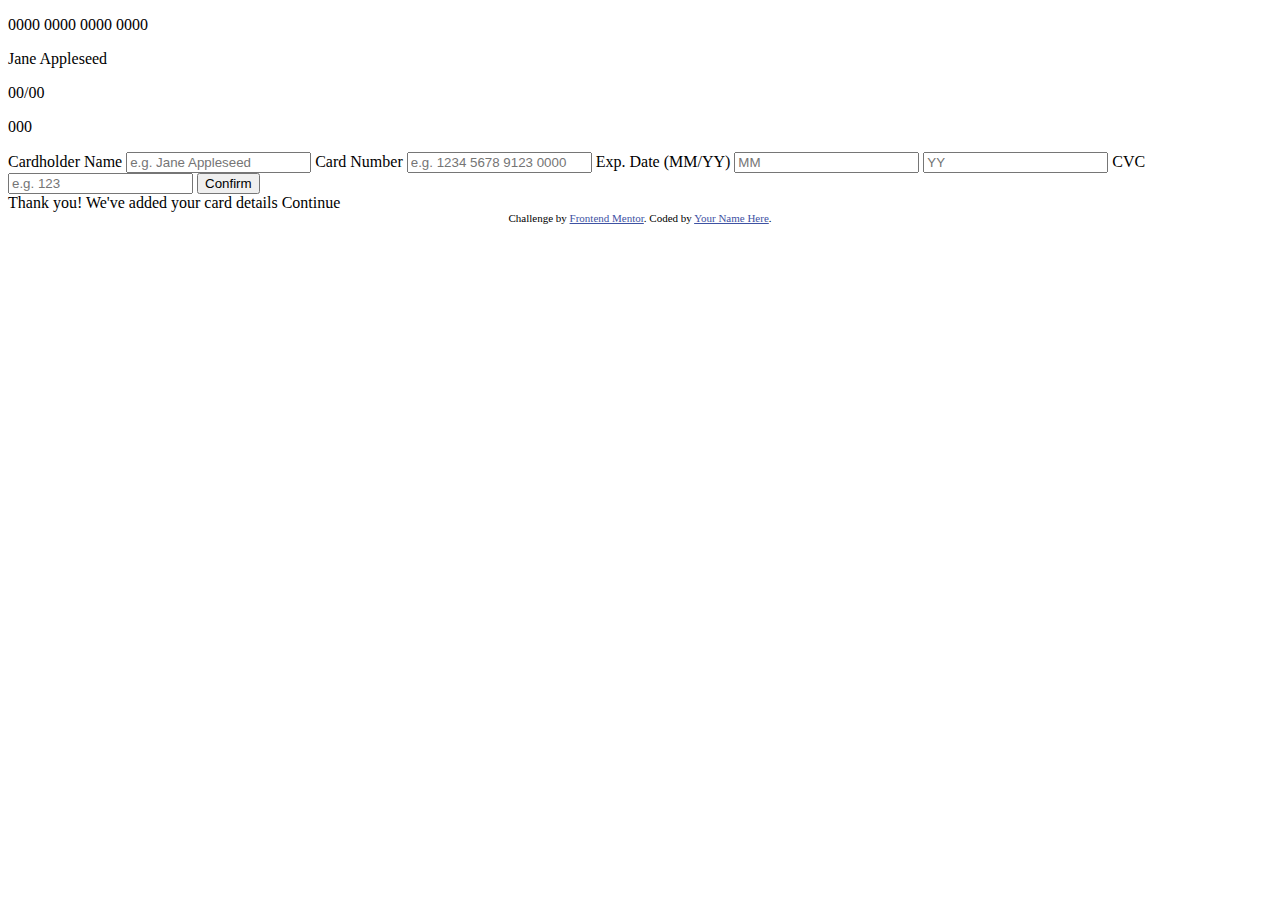
==== interactive_card_details_form/index.html @ a1e9cc19 "add function to not allow numbers in text input field" ====
<!DOCTYPE html>
<html lang="en">
<head>
  <meta charset="UTF-8">
  <meta name="viewport" content="width=device-width, initial-scale=1.0"> <!-- displays site properly based on user's device -->

  <link rel="icon" type="image/png" sizes="32x32" href="./images/favicon-32x32.png">
  
  <title>Frontend Mentor | Interactive card details form</title>

  <!-- Feel free to remove these styles or customise in your own stylesheet 👍 -->
  <link rel="stylesheet" href="style.css">
  <script defer src="./index.js"></script>
</head>
<body>
  <div class="cardMockup">
    <p class="cardNumOutput">0000 0000 0000 0000</p>
    <p class="cardNameOutput">Jane Appleseed</p>
    <p class="cardExpDateOutput">00/00</p>
    <p class="cardCVCOutput">000</p>
  </div>
  <form>
    <label for="cardName">Cardholder Name</label>
    <input type="text" name="cardName" id="cardNameInput" placeholder="e.g. Jane Appleseed" required>
    <label for="cardNumber">Card Number</label>
    <input type="text" name="cardNumber" id="cardNumberInput" placeholder="e.g. 1234 5678 9123 0000" minlength="16" maxlength="19" required>
    <label for="expDate">Exp. Date (MM/YY)</label>
    <input type="text" name="expDate" id="expMonth" placeholder="MM" minlength="2" maxlength="2" required>
    <input type="text" name="expDate" id="expYear" placeholder="YY" minlength="2" maxlength="2" required>
    <label for="cvc">CVC</label>
    <input type="text" name="cvc" id="cvcInput" placeholder="e.g. 123" minlength="3" maxlength="3" required>
    <input type="submit" value="Confirm">
  </form>

  <!-- Completed state start -->

  Thank you!
  We've added your card details
  Continue
  
  <div class="attribution">
    Challenge by <a href="https://www.frontendmentor.io?ref=challenge" target="_blank">Frontend Mentor</a>. 
    Coded by <a href="#">Your Name Here</a>.
  </div>
</body>
</html>
---- interactive_card_details_form/style.css ----
.attribution { font-size: 11px; text-align: center; }
.attribution a { color: hsl(228, 45%, 44%); }
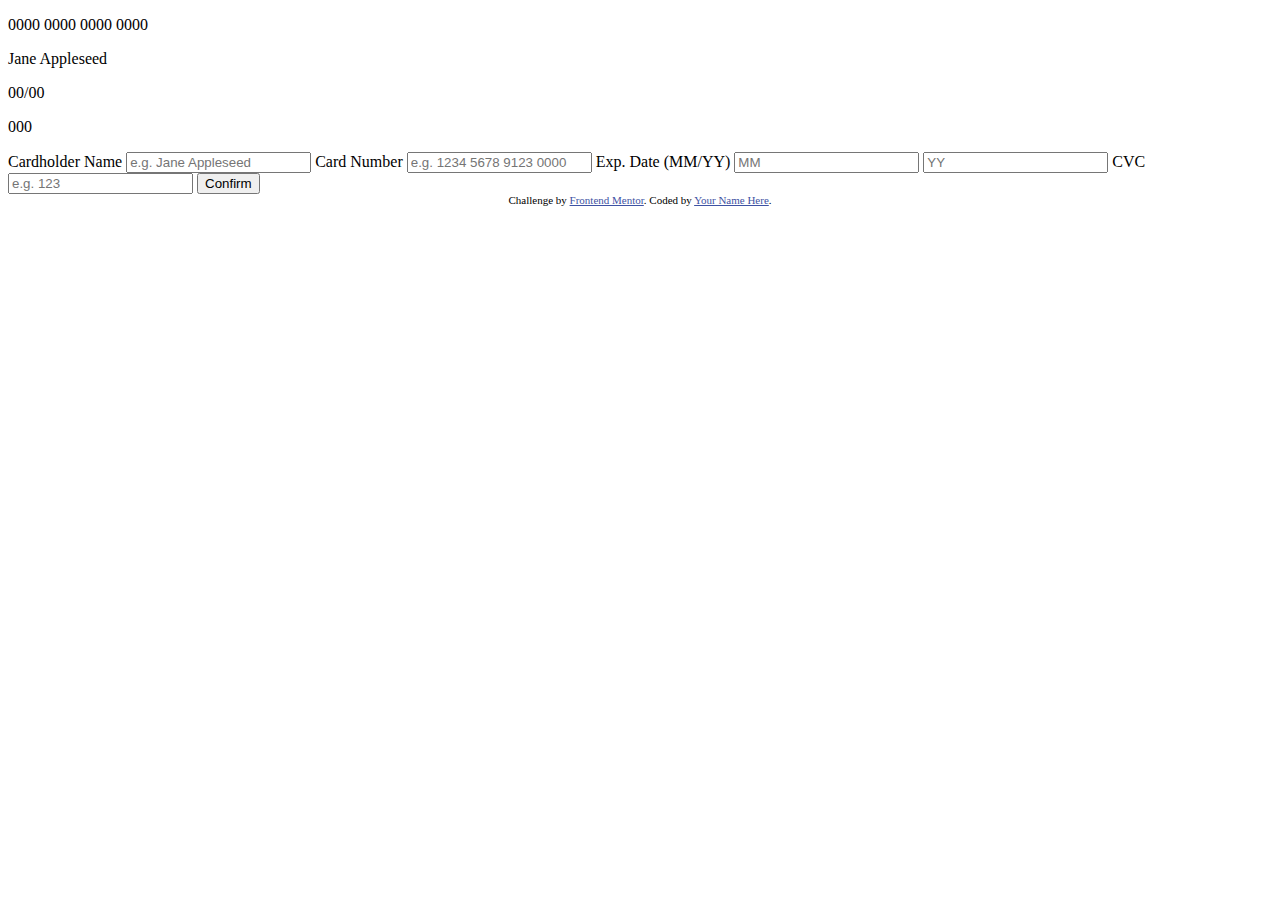
==== commit 63aaacea: "add closing of form and opening of completed div" ====
--- a/interactive_card_details_form/index.html
+++ b/interactive_card_details_form/index.html
@@ -33,11 +33,12 @@
   </form>
 
   <!-- Completed state start -->
-
-  Thank you!
-  We've added your card details
-  Continue
-  
+  <div class="completeDiv">
+    <img src="./images/icon-complete.svg" alt="">
+    <h2>Thank you!</h2>
+    <p>We've added your card details</p>
+    <p class="continue">Continue</p>
+  </div>
   <div class="attribution">
     Challenge by <a href="https://www.frontendmentor.io?ref=challenge" target="_blank">Frontend Mentor</a>. 
     Coded by <a href="#">Your Name Here</a>.
--- a/interactive_card_details_form/style.css
+++ b/interactive_card_details_form/style.css
@@ -1,2 +1,9 @@
+
+
+
+.completeDiv {
+    display: none;
+}
+
 .attribution { font-size: 11px; text-align: center; }
 .attribution a { color: hsl(228, 45%, 44%); }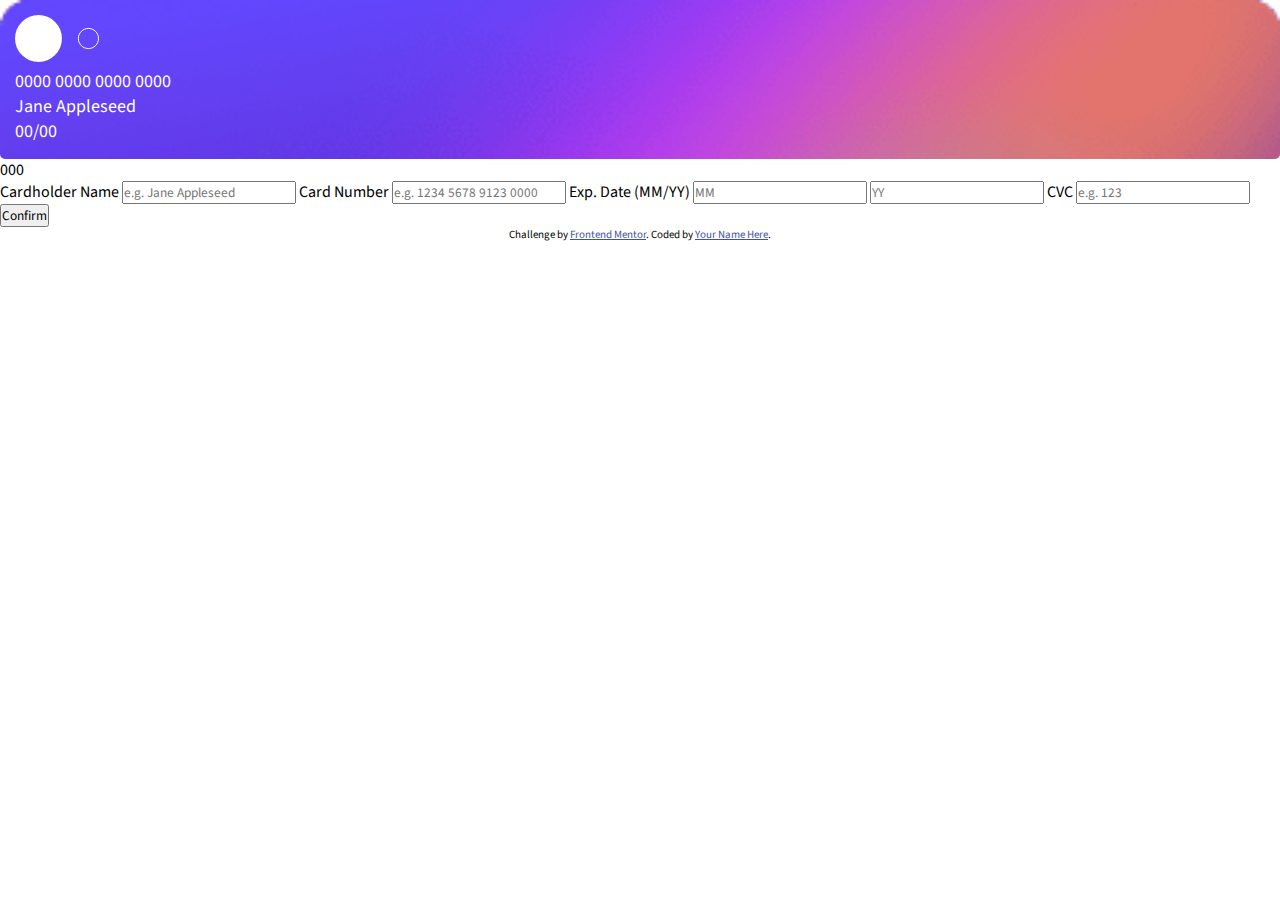
==== commit 1d04be7b: "fix bug of min/max character and exp date" ====
--- a/interactive_card_details_form/index.html
+++ b/interactive_card_details_form/index.html
@@ -14,9 +14,12 @@
 </head>
 <body>
   <div class="cardMockup">
+    <img src="./images/card-logo.svg" alt="">
     <p class="cardNumOutput">0000 0000 0000 0000</p>
     <p class="cardNameOutput">Jane Appleseed</p>
     <p class="cardExpDateOutput">00/00</p>
+  </div>
+  <div class="cvcMockup">
     <p class="cardCVCOutput">000</p>
   </div>
   <form>
--- a/interactive_card_details_form/style.css
+++ b/interactive_card_details_form/style.css
@@ -1,4 +1,21 @@
+@import url('https://fonts.googleapis.com/css2?family=Source+Sans+Pro&display=swap');
 
+* {
+    font-family: 'Source Sans Pro', sans-serif;
+    margin: 0;
+    padding: 0;
+    box-sizing: border-box;
+}
+
+.cardMockup {
+    background-image: url(./images/bg-card-front.png);
+    background-repeat: no-repeat;
+    background-size: cover;
+    font-size: 18px;
+    color: hsl(0, 0%, 100%);
+    border-radius: 5px;
+    padding:15px;
+}
 
 
 .completeDiv {
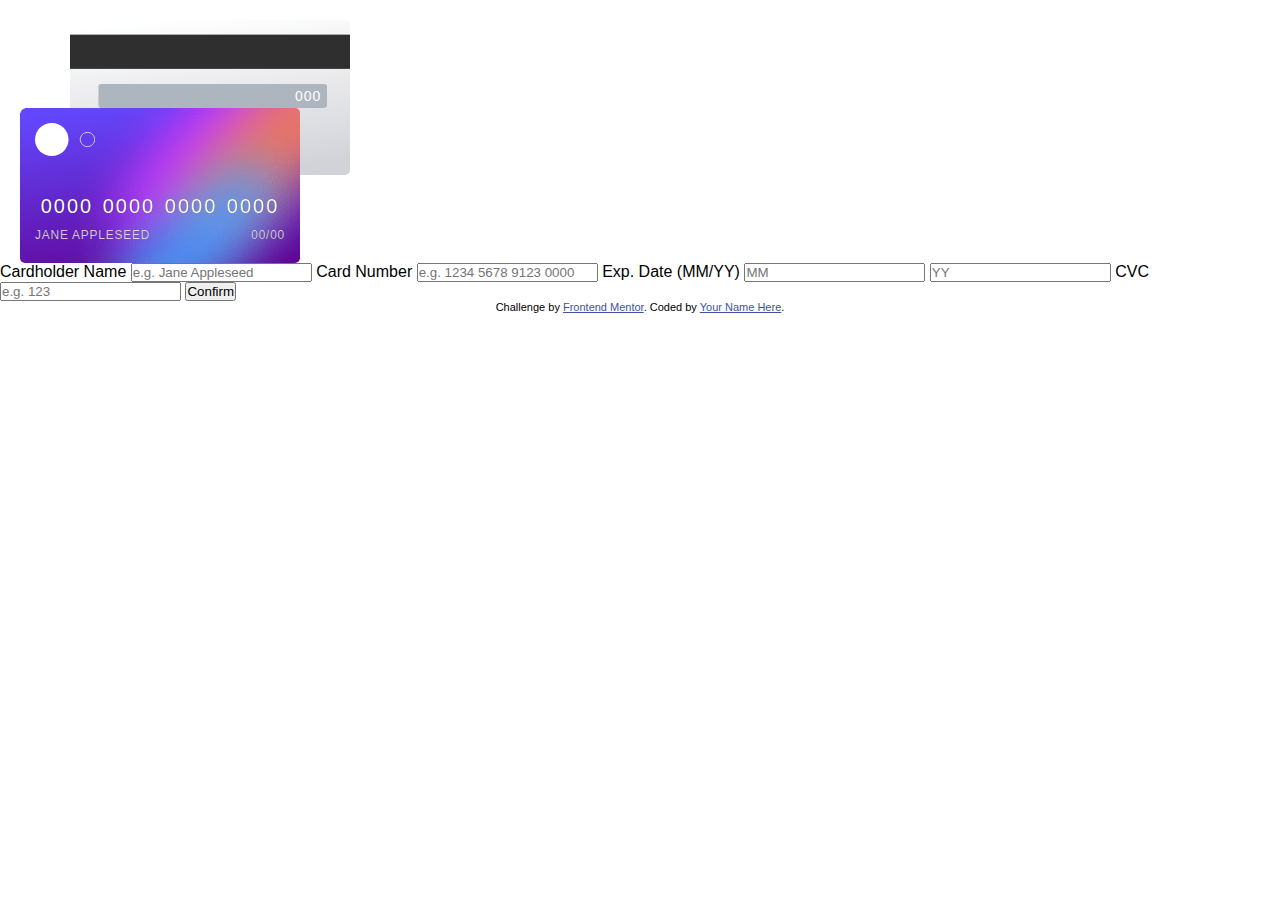
==== commit 3bc24308: "style card's text" ====
--- a/interactive_card_details_form/index.html
+++ b/interactive_card_details_form/index.html
@@ -16,8 +16,10 @@
   <div class="cardMockup">
     <img src="./images/card-logo.svg" alt="">
     <p class="cardNumOutput">0000 0000 0000 0000</p>
-    <p class="cardNameOutput">Jane Appleseed</p>
-    <p class="cardExpDateOutput">00/00</p>
+    <div class="cardNameAndDate">
+      <p class="cardNameOutput">Jane Appleseed</p>
+      <p class="cardExpDateOutput">00/00</p>
+    </div>
   </div>
   <div class="cvcMockup">
     <p class="cardCVCOutput">000</p>
--- a/interactive_card_details_form/style.css
+++ b/interactive_card_details_form/style.css
@@ -1,22 +1,67 @@
 @import url('https://fonts.googleapis.com/css2?family=Source+Sans+Pro&display=swap');
 
 * {
-    font-family: 'Source Sans Pro', sans-serif;
+    font-family: 'Space Grotesk', sans-serif;
     margin: 0;
     padding: 0;
     box-sizing: border-box;
+    /* font-size: 18px; */
 }
 
-.cardMockup {
-    background-image: url(./images/bg-card-front.png);
+.cardMockup,
+.cvcMockup {
     background-repeat: no-repeat;
-    background-size: cover;
-    font-size: 18px;
     color: hsl(0, 0%, 100%);
     border-radius: 5px;
     padding:15px;
+    width: 280px;
+    height: 155px;
+}
+.cardMockup {
+    background-image: url(./images/bg-card-front.png);
+    background-size: 110%;
+    margin-left: 20px;
+    margin-top: 107.5px;
 }
 
+.cardMockup > img {
+    width: 60px;
+    padding-bottom: 35px;
+}
+
+.cardNumOutput {
+    text-align:center;
+    font-size: 20px;
+    word-spacing: 2px;
+    letter-spacing: 2px;
+    padding-bottom: 10px;
+    text-shadow: 0.25px 0.25px black;
+}
+
+.cardNameAndDate {
+    display: flex;
+    justify-content: space-between;
+    font-size: 12px;
+    text-transform: uppercase;
+    opacity: 0.75;
+    letter-spacing: 0.75px;
+    text-shadow: 0.25px 0.25px black;
+}
+.cvcMockup {
+    background-image: url(./images/bg-card-back.png);
+    background-size: cover;
+    position: absolute;
+    top: 20px;
+    left: 70px;
+    z-index: -1;
+}
+
+.cardCVCOutput {
+    margin-left: 210px;
+    margin-top: 52.5px;
+    font-size: 14px;
+    letter-spacing: 1px;
+}
 
 .completeDiv {
     display: none;
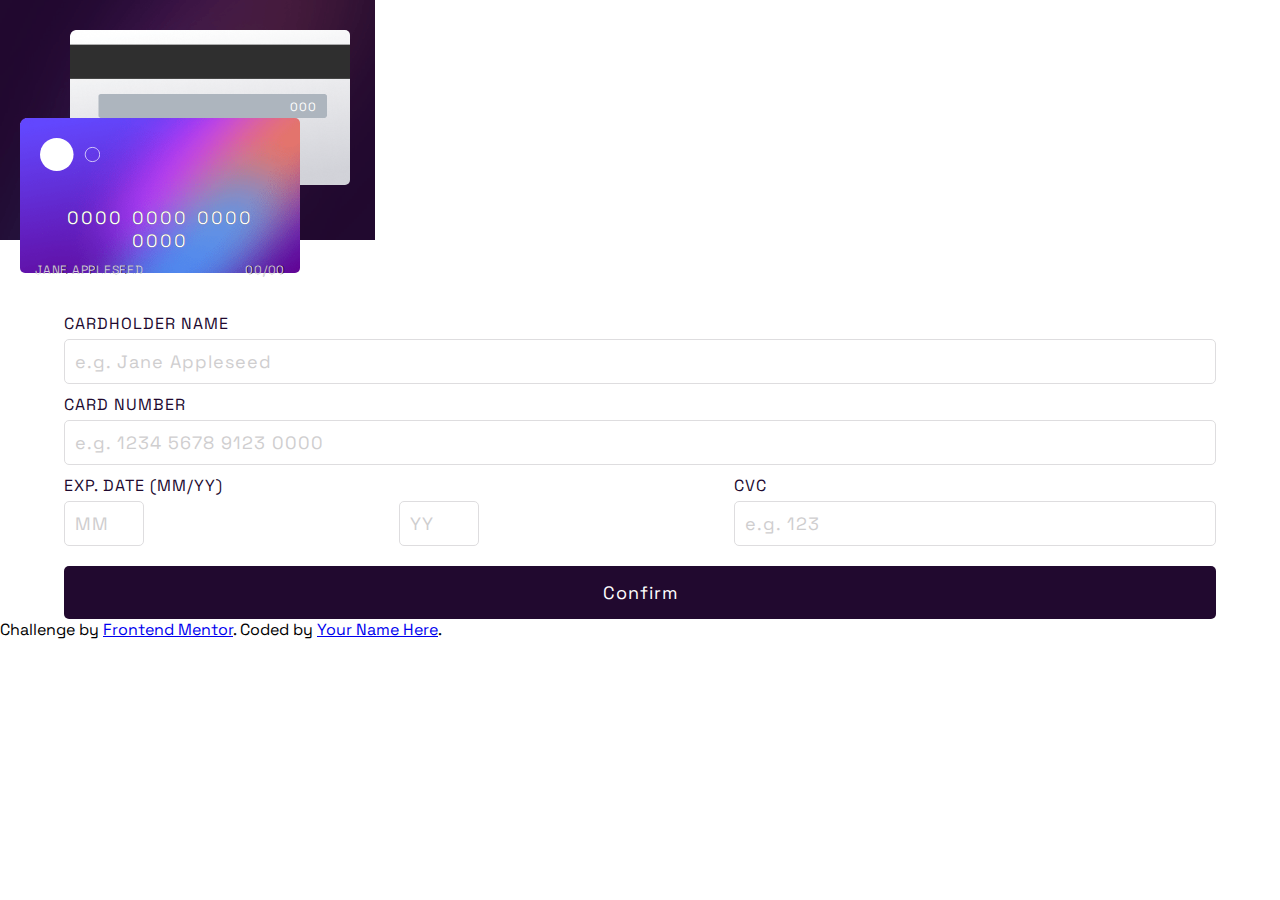
==== commit 9393c3af: "style form" ====
--- a/interactive_card_details_form/index.html
+++ b/interactive_card_details_form/index.html
@@ -29,11 +29,13 @@
     <input type="text" name="cardName" id="cardNameInput" placeholder="e.g. Jane Appleseed" required>
     <label for="cardNumber">Card Number</label>
     <input type="text" name="cardNumber" id="cardNumberInput" placeholder="e.g. 1234 5678 9123 0000" minlength="16" maxlength="19" required>
-    <label for="expDate">Exp. Date (MM/YY)</label>
-    <input type="text" name="expDate" id="expMonth" placeholder="MM" minlength="2" maxlength="2" required>
-    <input type="text" name="expDate" id="expYear" placeholder="YY" minlength="2" maxlength="2" required>
-    <label for="cvc">CVC</label>
-    <input type="text" name="cvc" id="cvcInput" placeholder="e.g. 123" minlength="3" maxlength="3" required>
+    <div class="expCVCInput">
+        <label for="expDate">Exp. Date (MM/YY)</label>
+        <input type="text" name="expDate" id="expMonth" placeholder="MM" minlength="2" maxlength="2" required>
+        <input type="text" name="expDate" id="expYear" placeholder="YY" minlength="2" maxlength="2" required>
+      <label for="cvc">CVC</label>
+      <input type="text" name="cvc" id="cvcInput" placeholder="e.g. 123" minlength="3" maxlength="3" required>
+      </div>
     <input type="submit" value="Confirm">
   </form>
 
--- a/interactive_card_details_form/style.css
+++ b/interactive_card_details_form/style.css
@@ -1,4 +1,4 @@
-@import url('https://fonts.googleapis.com/css2?family=Source+Sans+Pro&display=swap');
+@import url('https://fonts.googleapis.com/css2?family=Space+Grotesk:wght@500&display=swap');
 
 * {
     font-family: 'Space Grotesk', sans-serif;
@@ -7,7 +7,10 @@
     box-sizing: border-box;
     /* font-size: 18px; */
 }
-
+body {
+    background-image: url(./images/bg-main-mobile.png);
+    background-repeat: no-repeat;
+}
 .cardMockup,
 .cvcMockup {
     background-repeat: no-repeat;
@@ -21,17 +24,19 @@
     background-image: url(./images/bg-card-front.png);
     background-size: 110%;
     margin-left: 20px;
-    margin-top: 107.5px;
+    margin-top: 117.5px;
 }
 
 .cardMockup > img {
     width: 60px;
-    padding-bottom: 35px;
+    padding-bottom: 30px;
+    margin-left: 5px;
+    margin-top: 5px;
 }
 
 .cardNumOutput {
     text-align:center;
-    font-size: 20px;
+    font-size: 18px;
     word-spacing: 2px;
     letter-spacing: 2px;
     padding-bottom: 10px;
@@ -47,19 +52,20 @@
     letter-spacing: 0.75px;
     text-shadow: 0.25px 0.25px black;
 }
+
 .cvcMockup {
     background-image: url(./images/bg-card-back.png);
     background-size: cover;
     position: absolute;
-    top: 20px;
+    top: 30px;
     left: 70px;
     z-index: -1;
 }
 
 .cardCVCOutput {
-    margin-left: 210px;
-    margin-top: 52.5px;
-    font-size: 14px;
+    margin-left: 205px;
+    margin-top: 54px;
+    font-size: 12px;
     letter-spacing: 1px;
 }
 
@@ -67,5 +73,71 @@
     display: none;
 }
 
-.attribution { font-size: 11px; text-align: center; }
-.attribution a { color: hsl(228, 45%, 44%); }+form {
+    width: 90%;
+    margin: 0 auto;
+    display: grid;
+    margin-top: 30px;
+    letter-spacing: 1px;
+}
+
+.expCVCInput {
+    display: grid;
+    grid-template-areas: 
+    "expTitle expTitle cvcTitle"
+    "mm yy cvc";
+    width: 100%;
+}
+
+label {
+    text-transform: uppercase;
+    color: hsl(278, 68%, 11%);
+    width: 100%;
+    padding-bottom: 5px;
+    padding-top: 10px;
+}
+
+input {
+    padding: 10px;
+    border-radius: 5px;
+    border: 1px solid hsl(270, 3%, 87%);
+    outline: none;
+    font-size: 18px;
+    letter-spacing: 1px;
+}
+
+label[for="expDate"]{
+    grid-area: expTitle;
+}
+
+label[for="cvc"]{
+    grid-area: cvcTitle;
+}
+
+#expMonth {
+    grid-area: mm;
+    width: 80px;
+    margin-right: 10px;
+}
+#expYear {
+    grid-area: yy;
+    width: 80px;
+    margin-right: 10px;
+}
+#cvcInput {
+    grid-area: cvc;
+    width: 100%;
+}
+input::placeholder {
+    color: hsl(300, 1%, 81%);
+}
+input[type="submit"] {
+    margin-top: 20px;
+    font-size: 18px;
+    background-color: hsl(278, 68%, 11%);
+    color: white;
+    border: none;
+    padding: 15px;
+}
+/* .attribution { font-size: 11px; text-align: center; }
+.attribution a { color: hsl(228, 45%, 44%); } */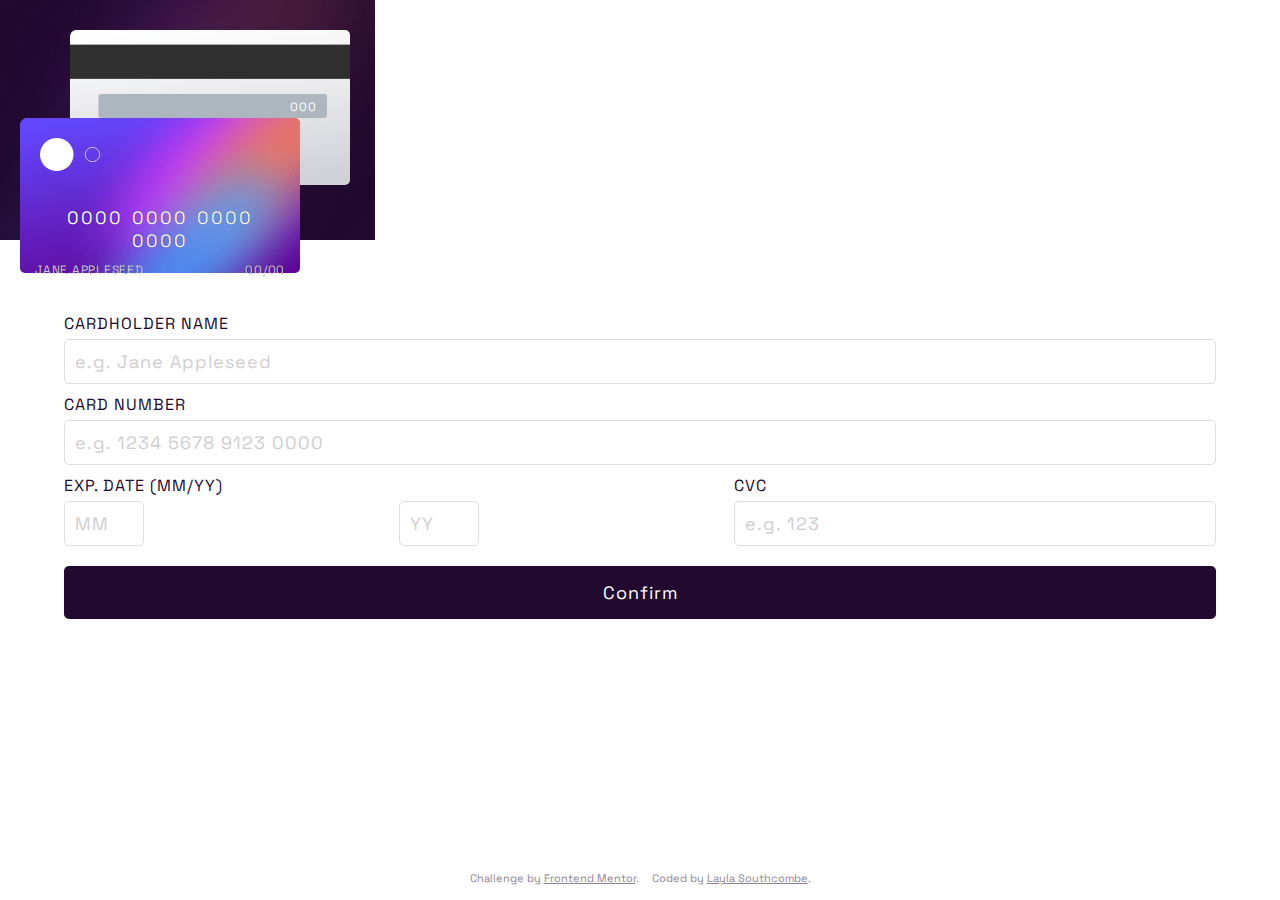
==== commit 78d626e1: "add attribution and input styling" ====
--- a/interactive_card_details_form/index.html
+++ b/interactive_card_details_form/index.html
@@ -47,8 +47,8 @@
     <p class="continue">Continue</p>
   </div>
   <div class="attribution">
-    Challenge by <a href="https://www.frontendmentor.io?ref=challenge" target="_blank">Frontend Mentor</a>. 
-    Coded by <a href="#">Your Name Here</a>.
+    <span>Challenge by <a href="https://www.frontendmentor.io?ref=challenge" target="_blank">Frontend Mentor</a>.</span>
+    <span>Coded by <a href="https://github.com/LaylaSouthcombe">Layla Southcombe</a>.</span>
   </div>
 </body>
 </html>--- a/interactive_card_details_form/style.css
+++ b/interactive_card_details_form/style.css
@@ -104,6 +104,7 @@
     outline: none;
     font-size: 18px;
     letter-spacing: 1px;
+    color: hsl(279, 6%, 55%);
 }
 
 label[for="expDate"]{
@@ -139,5 +140,22 @@
     border: none;
     padding: 15px;
 }
-/* .attribution { font-size: 11px; text-align: center; }
-.attribution a { color: hsl(228, 45%, 44%); } */+.attribution { 
+    font-size: 11px; 
+    text-align: center;
+    position: absolute;
+    bottom: 0;
+    width: 100%;
+    justify-content: space-between;
+    color:hsl(279, 6%, 55%);
+    padding-bottom: 15px;
+}
+
+.attribution > span {
+    padding: 5px;
+}
+
+.attribution a {
+    text-decoration-color:hsl(279, 6%, 55%);
+    color:hsl(279, 6%, 55%);
+}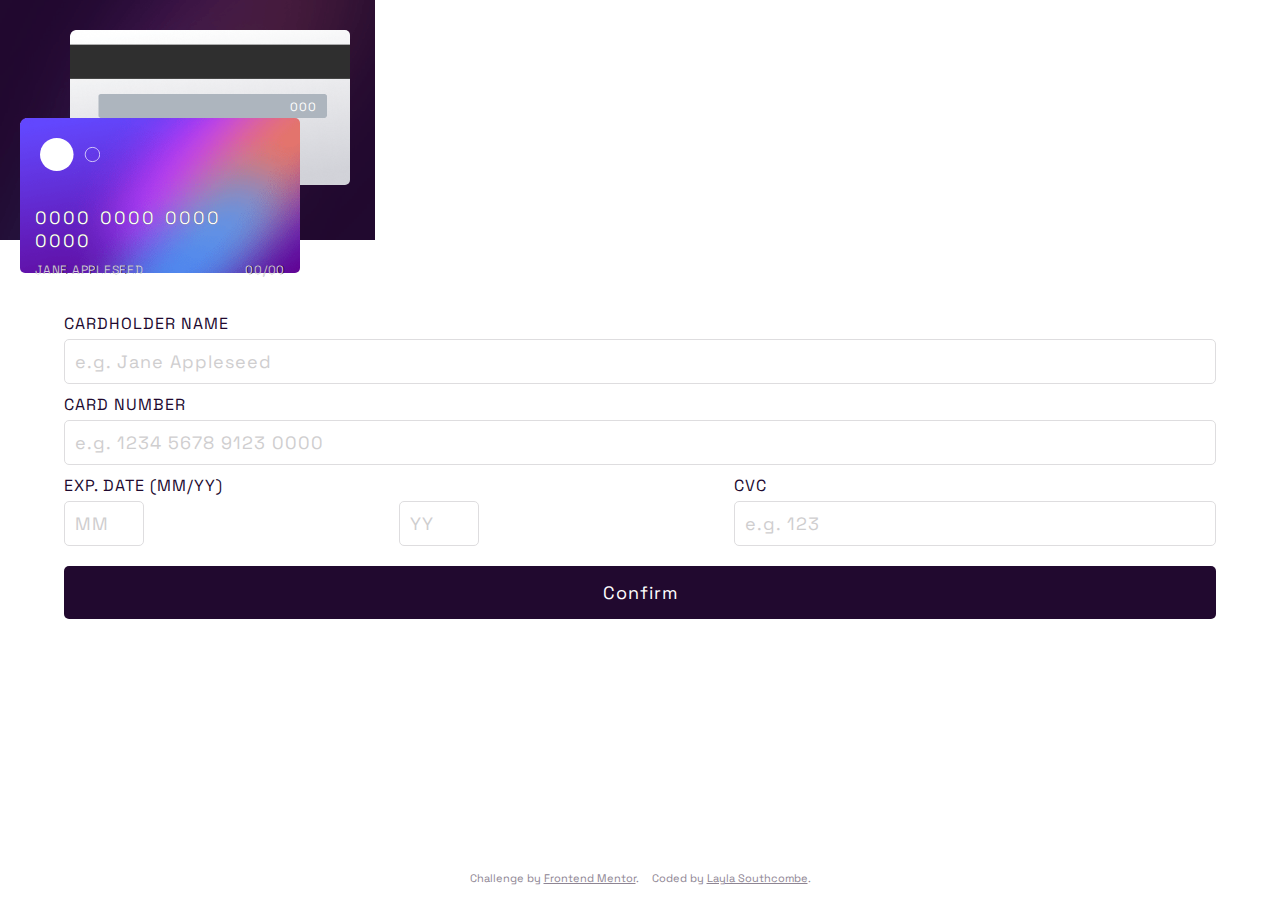
==== commit 064c7e34: "add thank you styling" ====
--- a/interactive_card_details_form/index.html
+++ b/interactive_card_details_form/index.html
@@ -44,7 +44,7 @@
     <img src="./images/icon-complete.svg" alt="">
     <h2>Thank you!</h2>
     <p>We've added your card details</p>
-    <p class="continue">Continue</p>
+    <div class="continue">Continue</div>
   </div>
   <div class="attribution">
     <span>Challenge by <a href="https://www.frontendmentor.io?ref=challenge" target="_blank">Frontend Mentor</a>.</span>
--- a/interactive_card_details_form/style.css
+++ b/interactive_card_details_form/style.css
@@ -35,7 +35,7 @@
 }
 
 .cardNumOutput {
-    text-align:center;
+    text-align: left;
     font-size: 18px;
     word-spacing: 2px;
     letter-spacing: 2px;
@@ -71,6 +71,32 @@
 
 .completeDiv {
     display: none;
+    width: 90%;
+    margin: 0 auto;
+    text-align: center;
+    padding-top: 40px;
+}
+.completeDiv > h2 {
+    text-transform: uppercase;
+    letter-spacing: 6px;
+    font-size: 28px;
+    margin-top: 25px;
+    margin-bottom: 10px;
+}
+
+.completeDiv > p {
+    color: hsl(279, 6%, 55%);
+    font-size: 16px;
+    letter-spacing: 1px;
+}
+.completeDiv > .continue {
+    margin-top: 30px;
+    font-size: 18px;
+    background-color: hsl(278, 68%, 11%);
+    color: white;
+    border: none;
+    padding: 15px;
+    border-radius: 5px;
 }
 
 form {
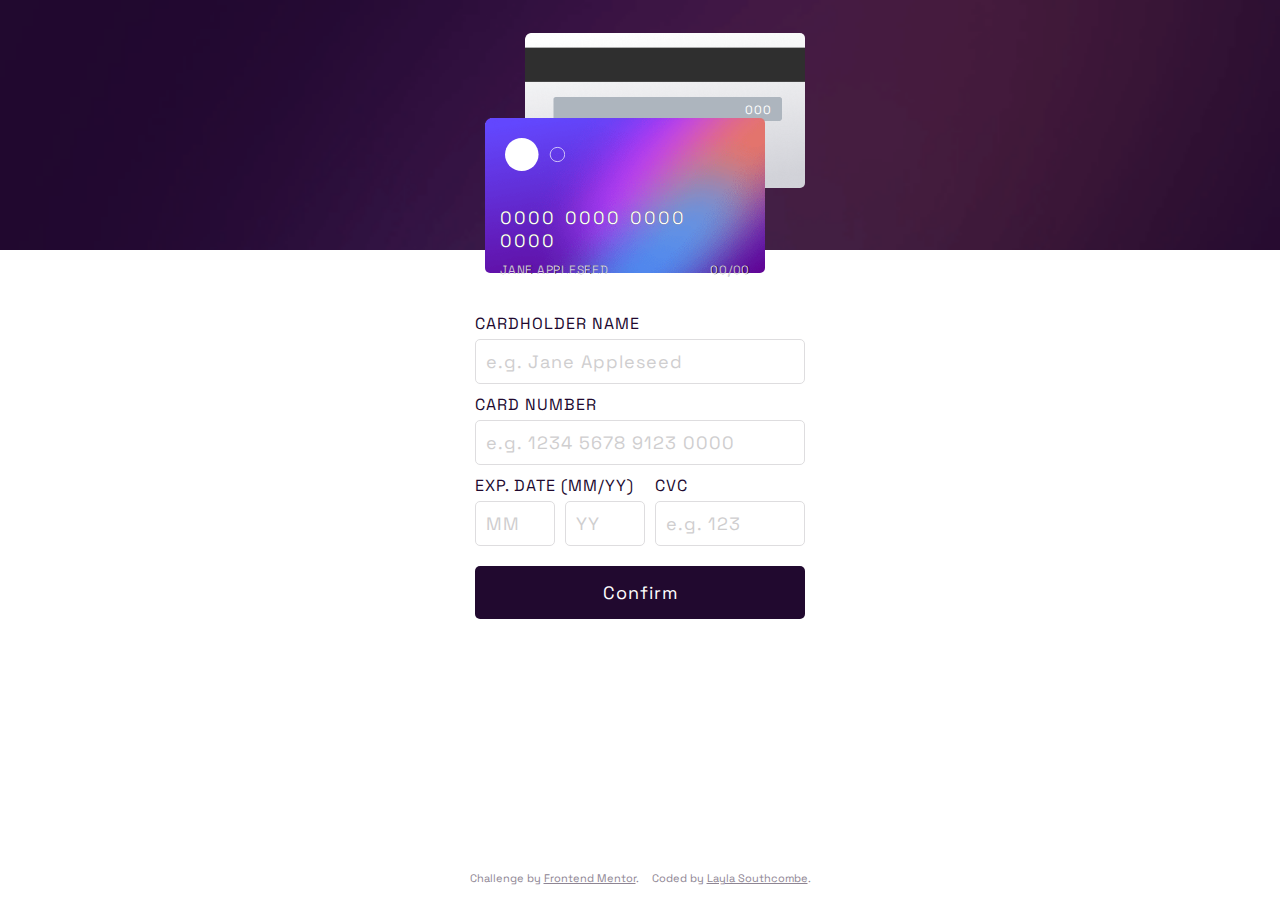
==== commit 0eab41db: "make html/css responsive" ====
--- a/interactive_card_details_form/index.html
+++ b/interactive_card_details_form/index.html
@@ -13,16 +13,19 @@
   <script defer src="./index.js"></script>
 </head>
 <body>
-  <div class="cardMockup">
-    <img src="./images/card-logo.svg" alt="">
-    <p class="cardNumOutput">0000 0000 0000 0000</p>
-    <div class="cardNameAndDate">
-      <p class="cardNameOutput">Jane Appleseed</p>
-      <p class="cardExpDateOutput">00/00</p>
+  <div class="background"></div>
+  <div class="cardMockups">
+    <div class="cardMockup">
+      <img src="./images/card-logo.svg" alt="">
+      <p class="cardNumOutput">0000 0000 0000 0000</p>
+      <div class="cardNameAndDate">
+        <p class="cardNameOutput">Jane Appleseed</p>
+        <p class="cardExpDateOutput">00/00</p>
+      </div>
     </div>
-  </div>
-  <div class="cvcMockup">
-    <p class="cardCVCOutput">000</p>
+    <div class="cvcMockup">
+      <p class="cardCVCOutput">000</p>
+    </div>
   </div>
   <form>
     <label for="cardName">Cardholder Name</label>
--- a/interactive_card_details_form/style.css
+++ b/interactive_card_details_form/style.css
@@ -5,12 +5,25 @@
     margin: 0;
     padding: 0;
     box-sizing: border-box;
-    /* font-size: 18px; */
-}
-body {
+}
+.background {
     background-image: url(./images/bg-main-mobile.png);
     background-repeat: no-repeat;
-}
+    background-size: cover;
+    position: absolute;
+    width: 100%;
+    height: 250px;
+    z-index: -2;
+    top: 0;
+}
+
+.cardMockups {
+    width: 350px;
+    margin: 0 auto;
+    position: relative;
+}
+
+
 .cardMockup,
 .cvcMockup {
     background-repeat: no-repeat;
@@ -57,8 +70,8 @@
     background-image: url(./images/bg-card-back.png);
     background-size: cover;
     position: absolute;
-    top: 30px;
-    left: 70px;
+    top: -85px;
+    left: 60px;
     z-index: -1;
 }
 
@@ -100,7 +113,7 @@
 }
 
 form {
-    width: 90%;
+    max-width: 330px;
     margin: 0 auto;
     display: grid;
     margin-top: 30px;
@@ -184,4 +197,8 @@
 .attribution a {
     text-decoration-color:hsl(279, 6%, 55%);
     color:hsl(279, 6%, 55%);
+}
+
+@media screen and (min-width: 1440px){
+
 }